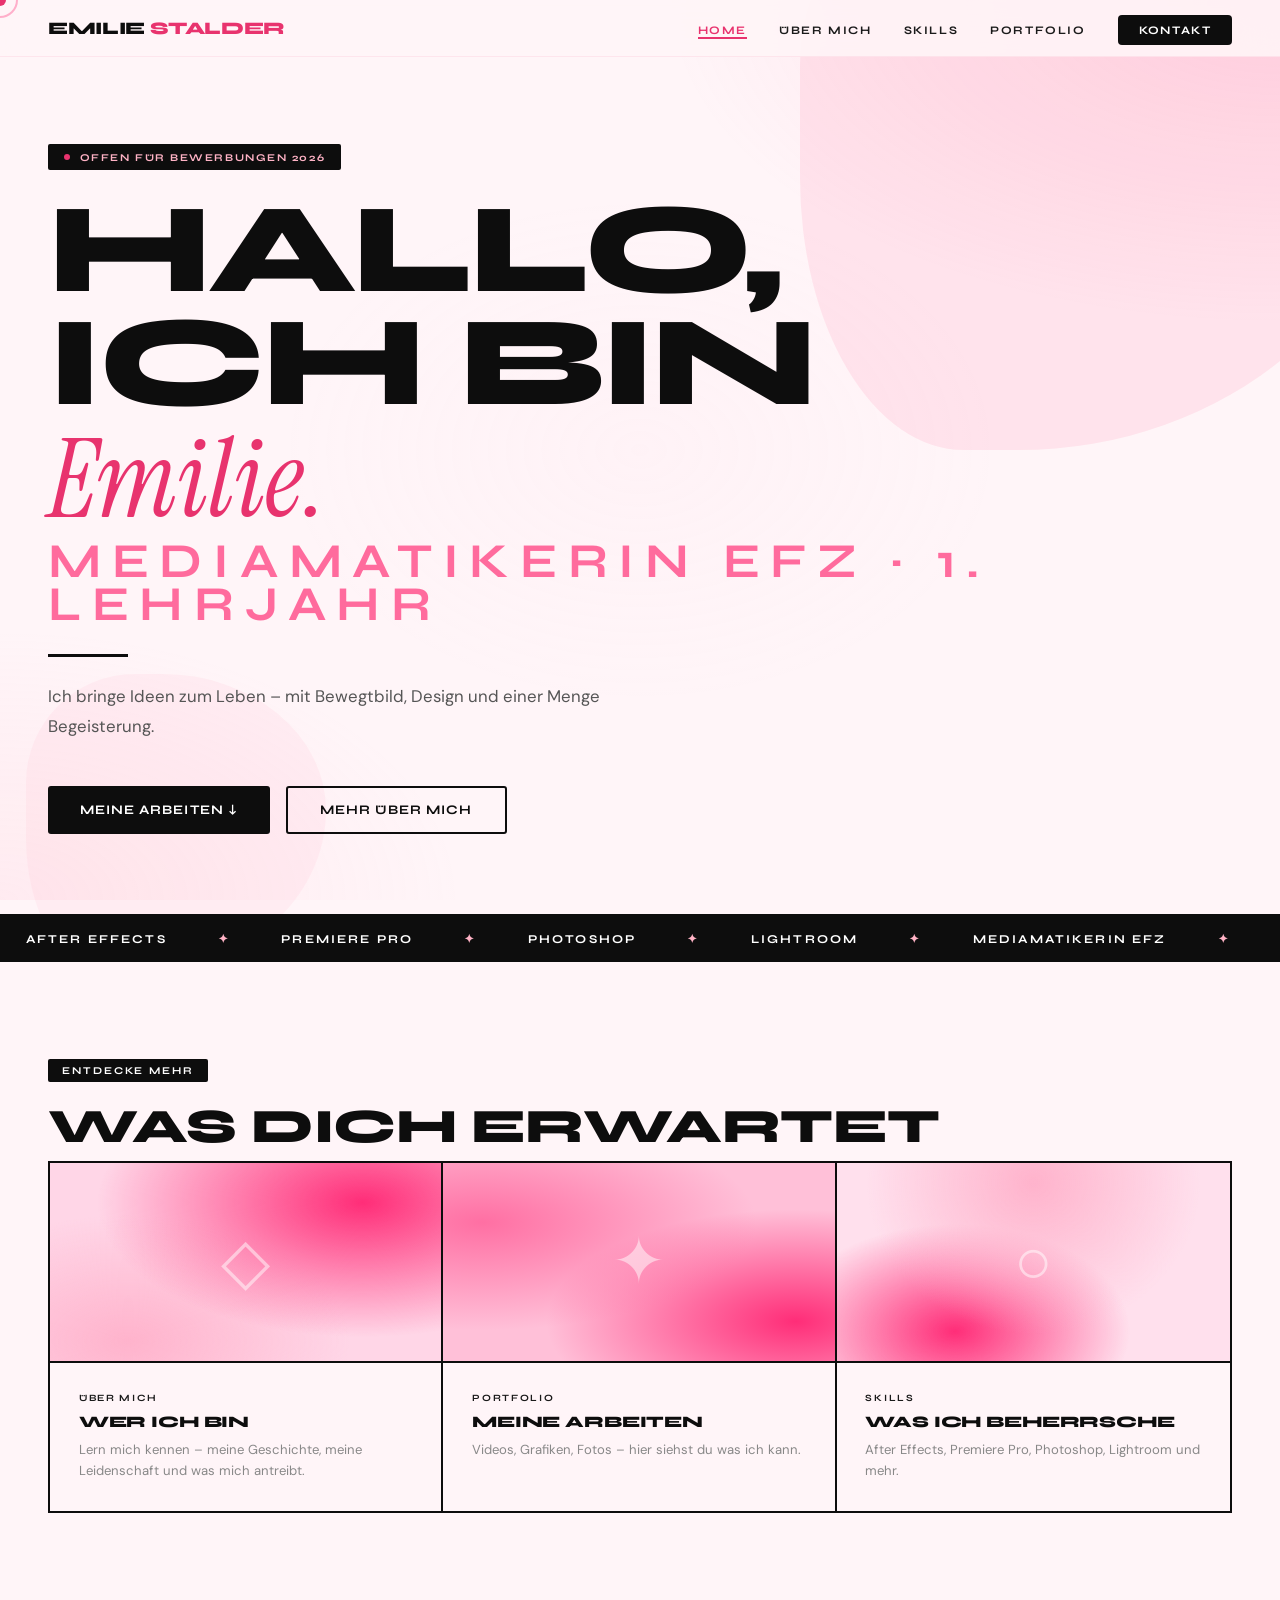
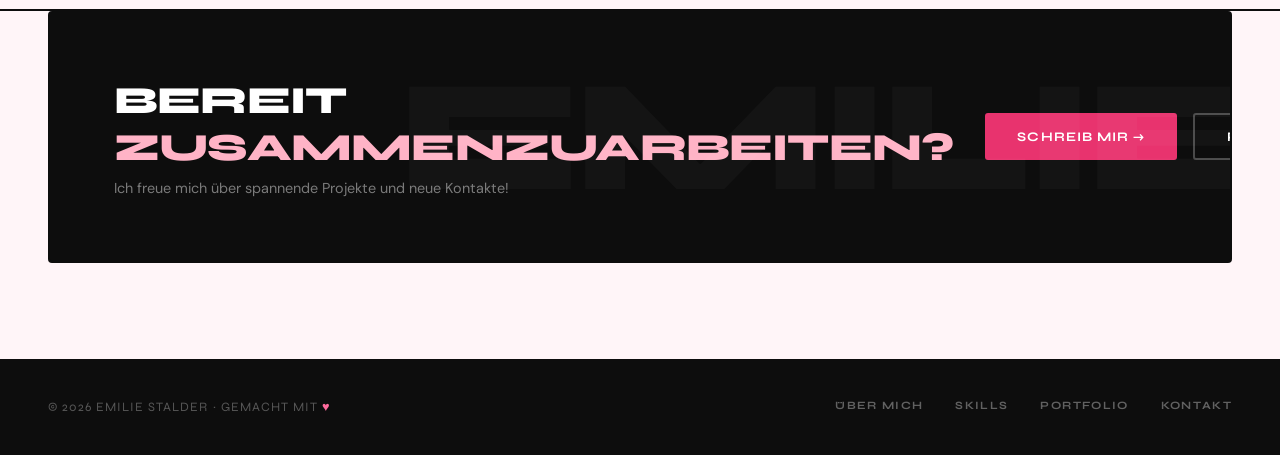
==== index.html @ ac2671aa "Initial commit via Netlify" ====
<!doctype html>
<html lang="de">
<head>
  <meta charset="UTF-8"/><meta name="viewport" content="width=device-width,initial-scale=1.0"/>
  <title>Emilie Stalder – Mediamatikerin</title>
  <link rel="preconnect" href="https://fonts.googleapis.com"/>
  <link rel="preconnect" href="https://fonts.gstatic.com" crossorigin/>
  <link href="https://fonts.googleapis.com/css2?family=Syne:wght@400;700;800&family=Instrument+Serif:ital@0;1&family=DM+Sans:wght@300;400;500&display=swap" rel="stylesheet"/>
  <link rel="stylesheet" href="style.css"/>
  <style>
    /* HERO */
    .hero { min-height:100vh; padding:9rem 3rem 5rem; position:relative; overflow:hidden; display:flex; align-items:center; z-index:1; }
    .hero-blob-1 { width:600px; height:600px; background:var(--pink-mid); top:-150px; right:-120px; }
    .hero-blob-2 { width:300px; height:300px; background:var(--pink-light); bottom:-60px; left:2%; animation-delay:-3s; }
    .hero-content { position:relative; z-index:2; max-width:960px; }

    .hero h1 {
      font-family:'Syne',sans-serif; font-weight:800;
      font-size:clamp(4rem,10vw,8.5rem);
      line-height:0.88; letter-spacing:-0.03em;
      color:var(--dark); margin-bottom:1.8rem;
      text-transform:uppercase;
      animation:slideUp 0.8s ease 0.15s both;
    }
    .hero h1 .italic-name {
      font-family:'Instrument Serif',serif; font-style:italic;
      font-weight:400; text-transform:none; color:var(--pink-deep);
      font-size:0.85em; letter-spacing:0em;
    }
    .hero h1 .line-sub {
      display:block; font-size:0.38em; font-weight:700;
      letter-spacing:0.22em; color:var(--pink-mid); text-transform:uppercase;
      font-family:'Syne',sans-serif; margin-top:0.5rem;
    }

    .hero-rule { width:80px; height:3px; background:var(--dark); margin-bottom:1.5rem; animation:slideUp 0.8s ease 0.28s both; }
    .hero-sub { font-size:1.05rem; line-height:1.8; color:#555; max-width:48ch; margin-bottom:2.8rem; animation:slideUp 0.8s ease 0.35s both; }
    .hero-btns { display:flex; gap:1rem; flex-wrap:wrap; animation:slideUp 0.8s ease 0.45s both; }

    .hero-portrait { position:absolute; right:5%; bottom:0; height:85%; max-height:750px; object-fit:contain; z-index:1; pointer-events:none; }
    @media(max-width:900px){ .hero-portrait { display:none; } }

    /* PREVIEW CARDS */
    .preview { padding:6rem 3rem; border-bottom:2px solid var(--dark); }
    .preview-heading {
      font-family:'Syne',sans-serif; font-size:clamp(2rem,4vw,3rem);
      font-weight:800; color:var(--dark); text-transform:uppercase;
      letter-spacing:-0.01em; margin-bottom:0.4rem;
    }
    .preview-rule { width:100%; height:2px; background:var(--dark); margin-bottom:0; }
    .preview-grid {
      display:grid; grid-template-columns:repeat(3,1fr);
      gap:0; border:2px solid var(--dark); border-top:none;
    }
    .preview-card {
      text-decoration:none; color:inherit; display:block;
      border-right:2px solid var(--dark);
      transition:background 0.2s, transform 0.15s, box-shadow 0.15s;
    }
    .preview-card:last-child { border-right:none; }
    .preview-card:hover {
      background:#fff0f5;
      transform:translate(-3px,-3px);
      box-shadow:5px 5px 0 var(--dark);
    }
    .preview-card-img {
      height:200px; display:flex; align-items:center; justify-content:center;
      border-bottom:2px solid var(--dark);
    }
    .sym { font-size:4rem; opacity:0.5; font-family:'Instrument Serif',serif; color:white; }
    .pc-1 {
      background:
        radial-gradient(ellipse at 80% 20%, #FF2D78 0%, transparent 60%),
        radial-gradient(ellipse at 20% 90%, #FFB3CC 0%, transparent 50%),
        #FFD6E7;
    }
    .pc-2 {
      background:
        radial-gradient(ellipse at 10% 30%, #FF6FA3 0%, transparent 55%),
        radial-gradient(ellipse at 90% 80%, #FF2D78 0%, transparent 50%),
        #FFC0D8;
    }
    .pc-3 {
      background:
        radial-gradient(ellipse at 50% 10%, #FFB3CC 0%, transparent 60%),
        radial-gradient(ellipse at 30% 85%, #FF2D78 0%, transparent 45%),
        #FFE0ED;
    }
    .preview-card-body { padding:1.8rem; }
    .preview-card-label {
      font-family:'Syne',sans-serif; font-size:0.6rem; font-weight:700;
      letter-spacing:0.18em; text-transform:uppercase; color:var(--pink); margin-bottom:0.5rem;
    }
    .preview-card-title {
      font-family:'Syne',sans-serif; font-size:1rem; font-weight:800;
      text-transform:uppercase; color:var(--dark); margin-bottom:0.5rem; letter-spacing:-0.01em;
    }
    .preview-card-desc { font-size:0.82rem; color:var(--muted); line-height:1.65; }

    @media(max-width:900px){
      .preview{ padding:4rem 1.5rem; }
      .preview-grid{ grid-template-columns:1fr; }
      .preview-card{ border-right:none; border-bottom:2px solid var(--dark); }
      .preview-card:last-child{ border-bottom:none; }
    }

    /* CTA BANNER */
    .cta-banner { margin:0 3rem 6rem; background:var(--dark); border-radius:4px; padding:4rem; display:flex; justify-content:space-between; align-items:center; gap:2rem; position:relative; overflow:hidden; z-index:1; border:2px solid var(--dark); }
    .cta-banner::before { content:'EMILIE'; position:absolute; font-family:'Syne',sans-serif; font-size:10rem; font-weight:800; color:rgba(255,255,255,0.03); right:-2rem; top:50%; transform:translateY(-50%); letter-spacing:-0.04em; text-transform:uppercase; pointer-events:none; }
    .cta-banner h2 { font-family:'Syne',sans-serif; font-size:clamp(1.8rem,3vw,2.8rem); font-weight:800; color:white; text-transform:uppercase; letter-spacing:-0.02em; }
    .cta-banner h2 span { color:var(--pink-light); }
    .cta-banner p { color:rgba(255,255,255,0.45); margin-top:0.5rem; font-size:0.9rem; }
    .cta-banner-btns { display:flex; gap:1rem; flex-shrink:0; }

    @media(max-width:900px){
      .hero{padding:7rem 1.5rem 4rem;}
      .preview{padding:4rem 1.5rem;}
      .preview-grid{grid-template-columns:1fr;}
      .cta-banner{margin:0 1.5rem 4rem;flex-direction:column;text-align:center;padding:2.5rem 1.5rem;}
    }
  </style>
</head>
<body>
  <div class="cursor" id="cursor"></div>
  <div class="cursor-ring" id="cursorRing"></div>

  <header>
    <a href="index.html" class="logo">Emilie <span>Stalder</span></a>
    <nav><ul>
      <li><a href="index.html" class="active">Home</a></li>
      <li><a href="ueber-mich.html">Über mich</a></li>
      <li><a href="skills.html">Skills</a></li>
      <li><a href="portfolio.html">Portfolio</a></li>
      <li><a href="kontakt.html" class="nav-cta">Kontakt</a></li>
    </ul></nav>
  </header>

  <section class="hero">
    <div class="blob hero-blob-1"></div>
    <div class="blob hero-blob-2"></div>
    <div class="hero-content">
      <div class="eyebrow"><span class="dot"></span> Offen für Bewerbungen 2026</div>
      <h1>
        Hallo,<br>
        ich bin <span class="italic-name">Emilie.</span>
        <span class="line-sub">Mediamatikerin EFZ · 1. Lehrjahr</span>
      </h1>
      <div class="hero-rule"></div>
      <p class="hero-sub">Ich bringe Ideen zum Leben – mit Bewegtbild, Design und einer Menge Begeisterung.</p>
      <div class="hero-btns">
        <a href="portfolio.html" class="btn btn-dark">Meine Arbeiten ↓</a>
        <a href="ueber-mich.html" class="btn btn-outline">Mehr über mich</a>
      </div>
    </div>
  </section>

  <div class="marquee-wrap"><div class="marquee-track">
    <span>After Effects</span><span class="acc">✦</span><span>Premiere Pro</span><span class="acc">✦</span>
    <span>Photoshop</span><span class="acc">✦</span><span>Lightroom</span><span class="acc">✦</span>
    <span>Mediamatikerin EFZ</span><span class="acc">✦</span><span>Motion Design</span><span class="acc">✦</span>
    <span>Videoschnitt</span><span class="acc">✦</span><span>Bildbearbeitung</span><span class="acc">✦</span>
    <span>After Effects</span><span class="acc">✦</span><span>Premiere Pro</span><span class="acc">✦</span>
    <span>Photoshop</span><span class="acc">✦</span><span>Lightroom</span><span class="acc">✦</span>
    <span>Mediamatikerin EFZ</span><span class="acc">✦</span><span>Motion Design</span><span class="acc">✦</span>
    <span>Videoschnitt</span><span class="acc">✦</span><span>Bildbearbeitung</span><span class="acc">✦</span>
  </div></div>

  <section class="preview">
    <div class="reveal">
      <span class="section-tag">Entdecke mehr</span>
      <h2 class="preview-heading">Was dich erwartet</h2>
      <div class="preview-rule"></div>
    </div>
    <div class="preview-grid reveal">
      <a href="ueber-mich.html" class="preview-card">
        <div class="preview-card-img pc-1"><span class="sym">◇</span></div>
        <div class="preview-card-body">
          <p class="preview-card-label">Über mich</p>
          <h3 class="preview-card-title">Wer ich bin</h3>
          <p class="preview-card-desc">Lern mich kennen – meine Geschichte, meine Leidenschaft und was mich antreibt.</p>
        </div>
      </a>
      <a href="portfolio.html" class="preview-card">
        <div class="preview-card-img pc-2"><span class="sym">✦</span></div>
        <div class="preview-card-body">
          <p class="preview-card-label">Portfolio</p>
          <h3 class="preview-card-title">Meine Arbeiten</h3>
          <p class="preview-card-desc">Videos, Grafiken, Fotos – hier siehst du was ich kann.</p>
        </div>
      </a>
      <a href="skills.html" class="preview-card">
        <div class="preview-card-img pc-3"><span class="sym">○</span></div>
        <div class="preview-card-body">
          <p class="preview-card-label">Skills</p>
          <h3 class="preview-card-title">Was ich beherrsche</h3>
          <p class="preview-card-desc">After Effects, Premiere Pro, Photoshop, Lightroom und mehr.</p>
        </div>
      </a>
    </div>
  </section>

  <div class="cta-banner reveal">
    <div>
      <h2>Bereit <span>zusammenzuarbeiten?</span></h2>
      <p>Ich freue mich über spannende Projekte und neue Kontakte!</p>
    </div>
    <div class="cta-banner-btns">
      <a href="kontakt.html" class="btn btn-pink">Schreib mir →</a>
      <a href="portfolio.html" class="btn" style="border:2px solid rgba(255,255,255,0.25);color:white;">Portfolio</a>
    </div>
  </div>

  <footer>
    <p>© 2026 Emilie Stalder · Gemacht mit <span class="footer-heart">♥</span></p>
    <nav class="footer-nav">
      <a href="ueber-mich.html">Über mich</a>
      <a href="skills.html">Skills</a>
      <a href="portfolio.html">Portfolio</a>
      <a href="kontakt.html">Kontakt</a>
    </nav>
  </footer>
  <script src="script.js"></script>
</body>
</html>
---- style.css ----
*, *::before, *::after { box-sizing: border-box; margin: 0; padding: 0; }

:root {
  --pink-light: #FFB3C6;
  --pink-mid:   #FF6B9D;
  --pink-deep:  #E8336E;
  --pink-soft:  #FFE0EC;
  --bg:         #FFF5F8;
  --dark:       #0D0D0D;
  --ink:        #1A1A1A;
  --muted:      #888;
  --white:      #FFFFFF;
  --sun:        #FFD93D;
  --coral:      #FF6B9D;
  --mint:       #6BCBB4;
  --sky:        #6BA8FF;
  --lilac:      #C77DFF;
  --peach:      #FFB347;
}

html { scroll-behavior: smooth; }

body {
  font-family: 'DM Sans', sans-serif;
  background: var(--bg);
  color: var(--ink);
  overflow-x: hidden;
  cursor: none;
}

/* ── GLOBAL GRADIENT BG ── */
body::before {
  content: '';
  position: fixed;
  inset: 0;
  background:
    radial-gradient(ellipse 80% 60% at 100% 0%, rgba(255,107,157,0.18) 0%, transparent 60%),
    radial-gradient(ellipse 60% 50% at 0% 100%, rgba(255,179,198,0.15) 0%, transparent 60%),
    radial-gradient(ellipse 40% 40% at 50% 50%, rgba(255,224,236,0.08) 0%, transparent 70%);
  pointer-events: none;
  z-index: 0;
}

/* ── CURSOR ── */
.cursor { width:12px; height:12px; background:var(--pink-deep); border-radius:50%; position:fixed; top:0; left:0; pointer-events:none; z-index:9999; transform:translate(-50%,-50%); transition:background 0.3s, transform 0.1s; }
.cursor-ring { width:36px; height:36px; border:2px solid var(--pink-mid); border-radius:50%; position:fixed; top:0; left:0; pointer-events:none; z-index:9998; opacity:0.5; transform:translate(-50%,-50%); transition:all 0.08s linear; }

/* ── HEADER ── */
header {
  position: fixed; top: 0; left: 0; right: 0; z-index: 200;
  padding: 1.1rem 3rem;
  display: flex; justify-content: space-between; align-items: center;
  background: rgba(255,245,248,0.88);
  backdrop-filter: blur(20px);
  border-bottom: 1px solid rgba(232,51,110,0.08);
}
.logo {
  font-family: 'Syne', sans-serif; font-weight: 800; font-size: 1.1rem;
  text-decoration: none; color: var(--dark); letter-spacing: -0.02em;
  text-transform: uppercase;
}
.logo span { color: var(--pink-deep); }
nav ul { list-style: none; display: flex; gap: 2rem; align-items: center; }
nav a {
  font-family: 'Syne', sans-serif;
  font-size: 0.72rem; font-weight: 700;
  letter-spacing: 0.14em; text-transform: uppercase;
  text-decoration: none; color: var(--ink);
  position: relative; padding-bottom: 2px;
}
nav a::after { content:''; position:absolute; bottom:0; left:0; width:0; height:2px; background:var(--pink-deep); transition:width 0.3s; }
nav a:hover::after, nav a.active::after { width:100%; }
nav a.active { color: var(--pink-deep); }
.nav-cta { background:var(--dark) !important; color:white !important; padding:0.5rem 1.3rem; border-radius:4px; letter-spacing:0.12em; }
.nav-cta::after { display:none !important; }
.nav-cta:hover { background:var(--pink-deep) !important; }

/* ── MARQUEE ── */
.marquee-wrap { background: var(--dark); padding: 0.85rem 0; overflow: hidden; white-space: nowrap; position: relative; z-index: 1; }
.marquee-track { display: inline-flex; animation: marquee 22s linear infinite; }
.marquee-track span { font-family:'Syne',sans-serif; font-size:0.75rem; font-weight:700; letter-spacing:0.18em; text-transform:uppercase; color:white; padding:0 1.6rem; }
.marquee-track span.acc { color:var(--pink-light); }
@keyframes marquee { from{transform:translateX(0)} to{transform:translateX(-50%)} }

/* ── BUTTONS ── */
.btn {
  padding: 0.85rem 2rem; font-size: 0.82rem; font-weight: 700;
  text-decoration: none; border-radius: 3px;
  transition: transform 0.2s, box-shadow 0.2s;
  display: inline-flex; align-items: center; gap: 0.5rem;
  font-family: 'Syne', sans-serif; letter-spacing: 0.08em; text-transform: uppercase;
}
.btn:hover { transform: translateY(-3px); box-shadow: 0 10px 28px rgba(0,0,0,0.18); }
.btn-coral, .btn-pink { background: var(--pink-deep); color: white; }
.btn-dark { background: var(--dark); color: white; }
.btn-outline { border: 2px solid var(--dark); color: var(--dark); background: transparent; }
.btn-outline:hover { background: var(--dark); color: white; }

/* ── SECTION TAG ── */
.section-tag {
  display: inline-block; background: var(--dark); color: white;
  padding: 0.3rem 0.9rem; border-radius: 2px;
  font-family: 'Syne', sans-serif;
  font-size: 0.65rem; font-weight: 700; letter-spacing: 0.18em; text-transform: uppercase;
  margin-bottom: 1rem;
}

/* ── HEADINGS: CV-STYLE UPPERCASE BOLD ── */
h1, h2, h3 { font-family: 'Syne', sans-serif; }

.page-hero h1,
.hero h1 {
  font-weight: 800;
  text-transform: uppercase;
  letter-spacing: -0.02em;
  line-height: 0.9;
  color: var(--dark);
}
.page-hero h1 em {
  font-family: 'Instrument Serif', serif;
  font-style: italic;
  font-weight: 400;
  text-transform: none;
  color: var(--pink-deep);
  letter-spacing: -0.01em;
}

/* ── BLOBS ── */
.blob { position:absolute; border-radius:40% 60% 70% 30%/40% 50% 60% 50%; opacity:0.13; animation:morph 9s ease-in-out infinite; pointer-events:none; }
@keyframes morph { 0%,100%{border-radius:40% 60% 70% 30%/40% 50% 60% 50%} 50%{border-radius:60% 40% 30% 70%/60% 30% 70% 40%} }
@keyframes float { 0%,100%{transform:translateY(0) rotate(0deg)} 50%{transform:translateY(-16px) rotate(5deg)} }
@keyframes slideUp { from{opacity:0;transform:translateY(28px)} to{opacity:1;transform:translateY(0)} }
@keyframes slideDown { from{opacity:0;transform:translateY(-18px)} to{opacity:1;transform:translateY(0)} }
@keyframes blink { 0%,100%{opacity:1} 50%{opacity:0.2} }

/* ── REVEAL ── */
.reveal { opacity:0; transform:translateY(24px); transition:opacity 0.7s ease, transform 0.7s ease; }
.reveal.visible { opacity:1; transform:translateY(0); }

/* ── EYEBROW ── */
.eyebrow {
  display: inline-flex; align-items: center; gap: 0.6rem;
  background: var(--dark); color: var(--pink-light);
  padding: 0.4rem 1rem; border-radius: 2px;
  font-family: 'Syne', sans-serif;
  font-size: 0.65rem; font-weight: 700; letter-spacing: 0.15em; text-transform: uppercase;
  margin-bottom: 1.5rem; animation: slideDown 0.7s ease both;
}
.dot { width:6px; height:6px; background:var(--pink-deep); border-radius:50%; animation:blink 1.5s ease-in-out infinite; }

/* ── PAGE HERO ── */
.page-hero {
  padding: 10rem 3rem 5rem; position: relative; overflow: hidden;
  min-height: 44vh; display: flex; align-items: center;
}
.page-hero-content { position: relative; z-index: 2; }
.page-hero h1 { font-size: clamp(3.2rem, 7vw, 6.5rem); animation: slideUp 0.8s ease 0.1s both; }
.page-hero .sub {
  font-size: 1rem; line-height: 1.8; color: var(--muted);
  max-width: 46ch; margin-top: 1.2rem;
  animation: slideUp 0.8s ease 0.25s both;
}

/* ── DIVIDER LINE (CV-style) ── */
.cv-divider {
  width: 100%; height: 2px;
  background: var(--dark);
  margin: 0.5rem 0 2rem;
}

/* ── DOT RATING (for skills, like CV) ── */
.dot-rating { display: flex; gap: 6px; align-items: center; }
.dot-rating .dr { width: 13px; height: 13px; border-radius: 50%; background: var(--dark); }
.dot-rating .dr.empty { background: transparent; border: 2px solid #CCC; }

/* ── FOOTER ── */
footer {
  background: var(--dark); padding: 2.5rem 3rem;
  display: flex; justify-content: space-between; align-items: center;
  position: relative; z-index: 1;
}
footer p { font-size: 0.8rem; color: rgba(255,255,255,0.3); font-family: 'Syne', sans-serif; letter-spacing: 0.08em; text-transform: uppercase; }
.footer-heart { color: var(--pink-mid); }
.footer-nav { display: flex; gap: 2rem; }
.footer-nav a { font-family: 'Syne', sans-serif; font-size: 0.7rem; font-weight: 700; letter-spacing: 0.12em; text-transform: uppercase; color: rgba(255,255,255,0.35); text-decoration: none; transition: color 0.2s; }
.footer-nav a:hover { color: var(--pink-light); }

/* ── RESPONSIVE ── */
@media (max-width: 900px) {
  header { padding: 1rem 1.5rem; }
  nav ul { display: none; }
  footer { flex-direction: column; gap: 1rem; padding: 2rem 1.5rem; text-align: center; }
  .page-hero { padding: 8rem 1.5rem 4rem; }
}
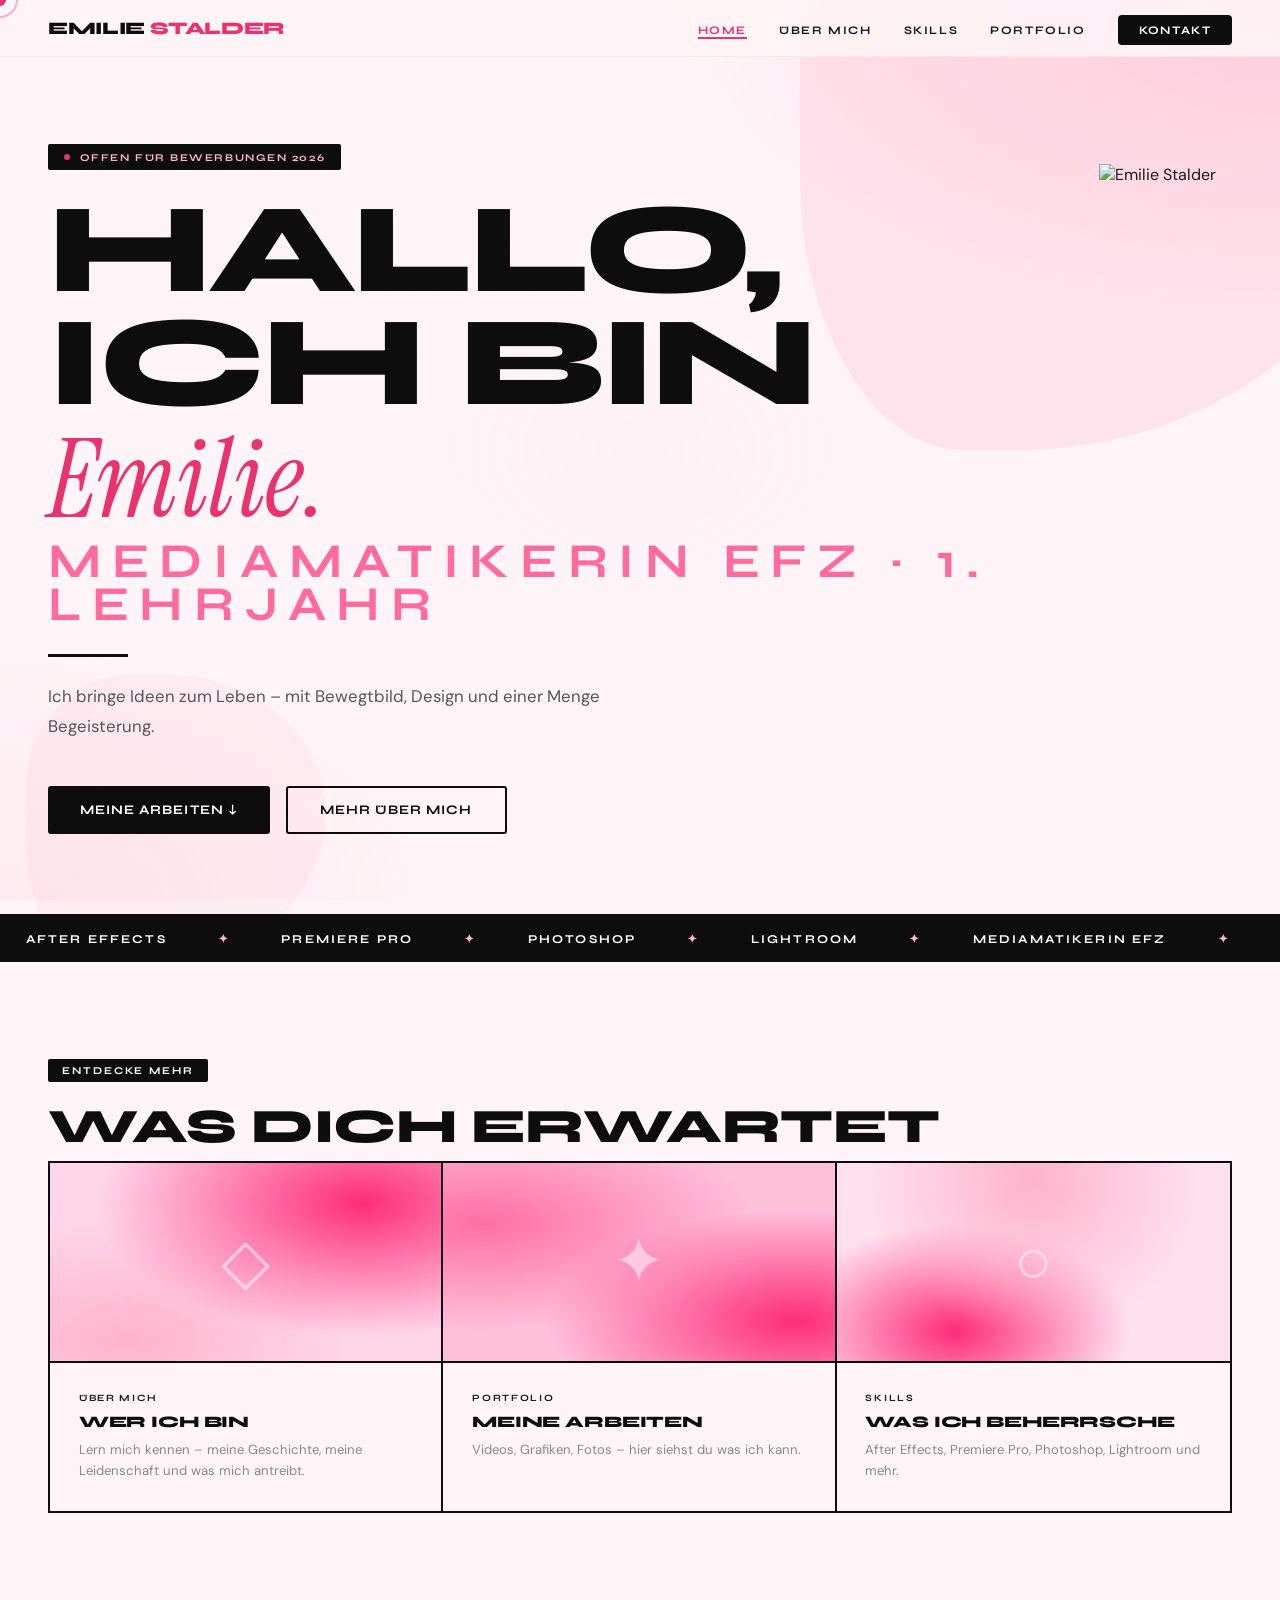
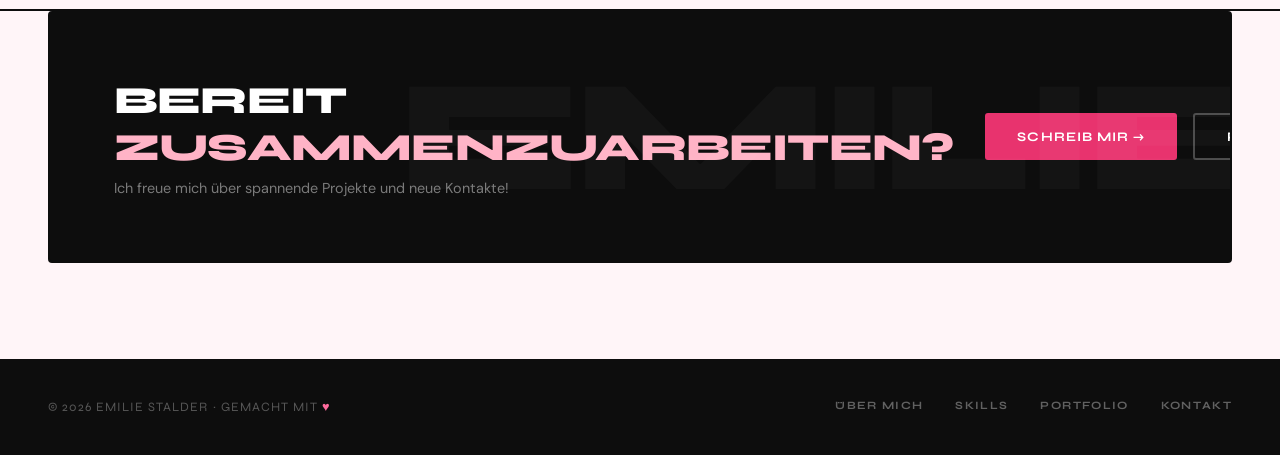
==== commit c73fc01b: "Update index.html" ====
--- a/index.html
+++ b/index.html
@@ -37,7 +37,18 @@
     .hero-sub { font-size:1.05rem; line-height:1.8; color:#555; max-width:48ch; margin-bottom:2.8rem; animation:slideUp 0.8s ease 0.35s both; }
     .hero-btns { display:flex; gap:1rem; flex-wrap:wrap; animation:slideUp 0.8s ease 0.45s both; }
 
-    .hero-portrait { position:absolute; right:5%; bottom:0; height:85%; max-height:750px; object-fit:contain; z-index:1; pointer-events:none; }
+    /* Portrait Bild Styling */
+    .hero-portrait { 
+      position:absolute; 
+      right:5%; 
+      bottom:0; 
+      height:85%; 
+      max-height:750px; 
+      object-fit:contain; 
+      z-index:1; 
+      pointer-events:none; 
+      animation:slideUp 1s ease 0.5s both;
+    }
     @media(max-width:900px){ .hero-portrait { display:none; } }
 
     /* PREVIEW CARDS */
@@ -152,6 +163,7 @@
         <a href="ueber-mich.html" class="btn btn-outline">Mehr über mich</a>
       </div>
     </div>
+    <img src="mein-bild.jpg" alt="Emilie Stalder" class="hero-portrait">
   </section>
 
   <div class="marquee-wrap"><div class="marquee-track">
@@ -221,4 +233,4 @@
   </footer>
   <script src="script.js"></script>
 </body>
-</html>+</html>
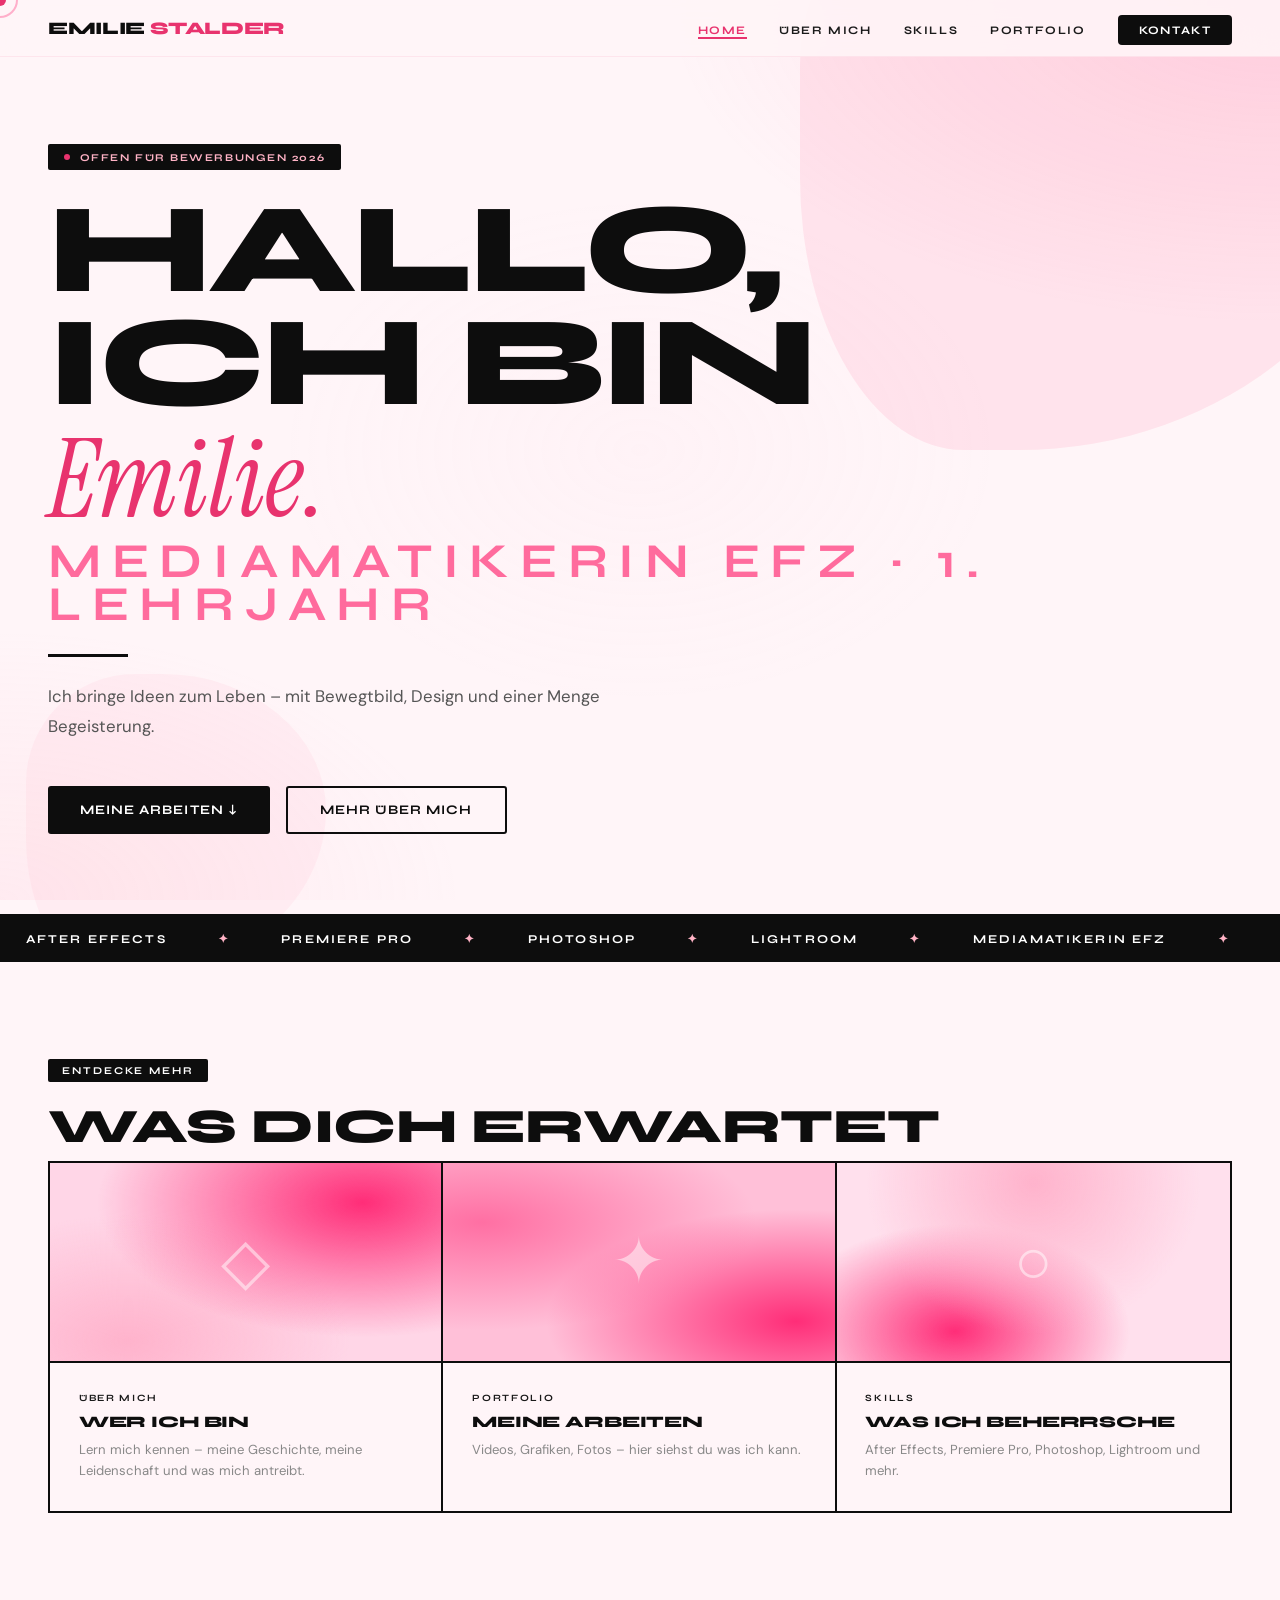
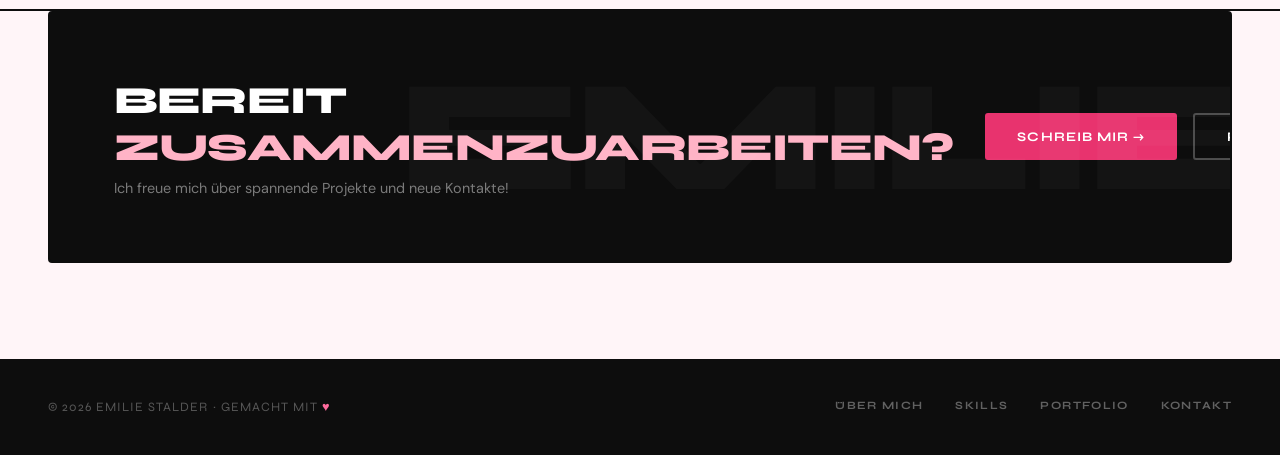
==== commit a6c81500: "Update index.html" ====
--- a/index.html
+++ b/index.html
@@ -37,18 +37,7 @@
     .hero-sub { font-size:1.05rem; line-height:1.8; color:#555; max-width:48ch; margin-bottom:2.8rem; animation:slideUp 0.8s ease 0.35s both; }
     .hero-btns { display:flex; gap:1rem; flex-wrap:wrap; animation:slideUp 0.8s ease 0.45s both; }
 
-    /* Portrait Bild Styling */
-    .hero-portrait { 
-      position:absolute; 
-      right:5%; 
-      bottom:0; 
-      height:85%; 
-      max-height:750px; 
-      object-fit:contain; 
-      z-index:1; 
-      pointer-events:none; 
-      animation:slideUp 1s ease 0.5s both;
-    }
+    .hero-portrait { position:absolute; right:5%; bottom:0; height:85%; max-height:750px; object-fit:contain; z-index:1; pointer-events:none; }
     @media(max-width:900px){ .hero-portrait { display:none; } }
 
     /* PREVIEW CARDS */
@@ -163,7 +152,6 @@
         <a href="ueber-mich.html" class="btn btn-outline">Mehr über mich</a>
       </div>
     </div>
-    <img src="mein-bild.jpg" alt="Emilie Stalder" class="hero-portrait">
   </section>
 
   <div class="marquee-wrap"><div class="marquee-track">
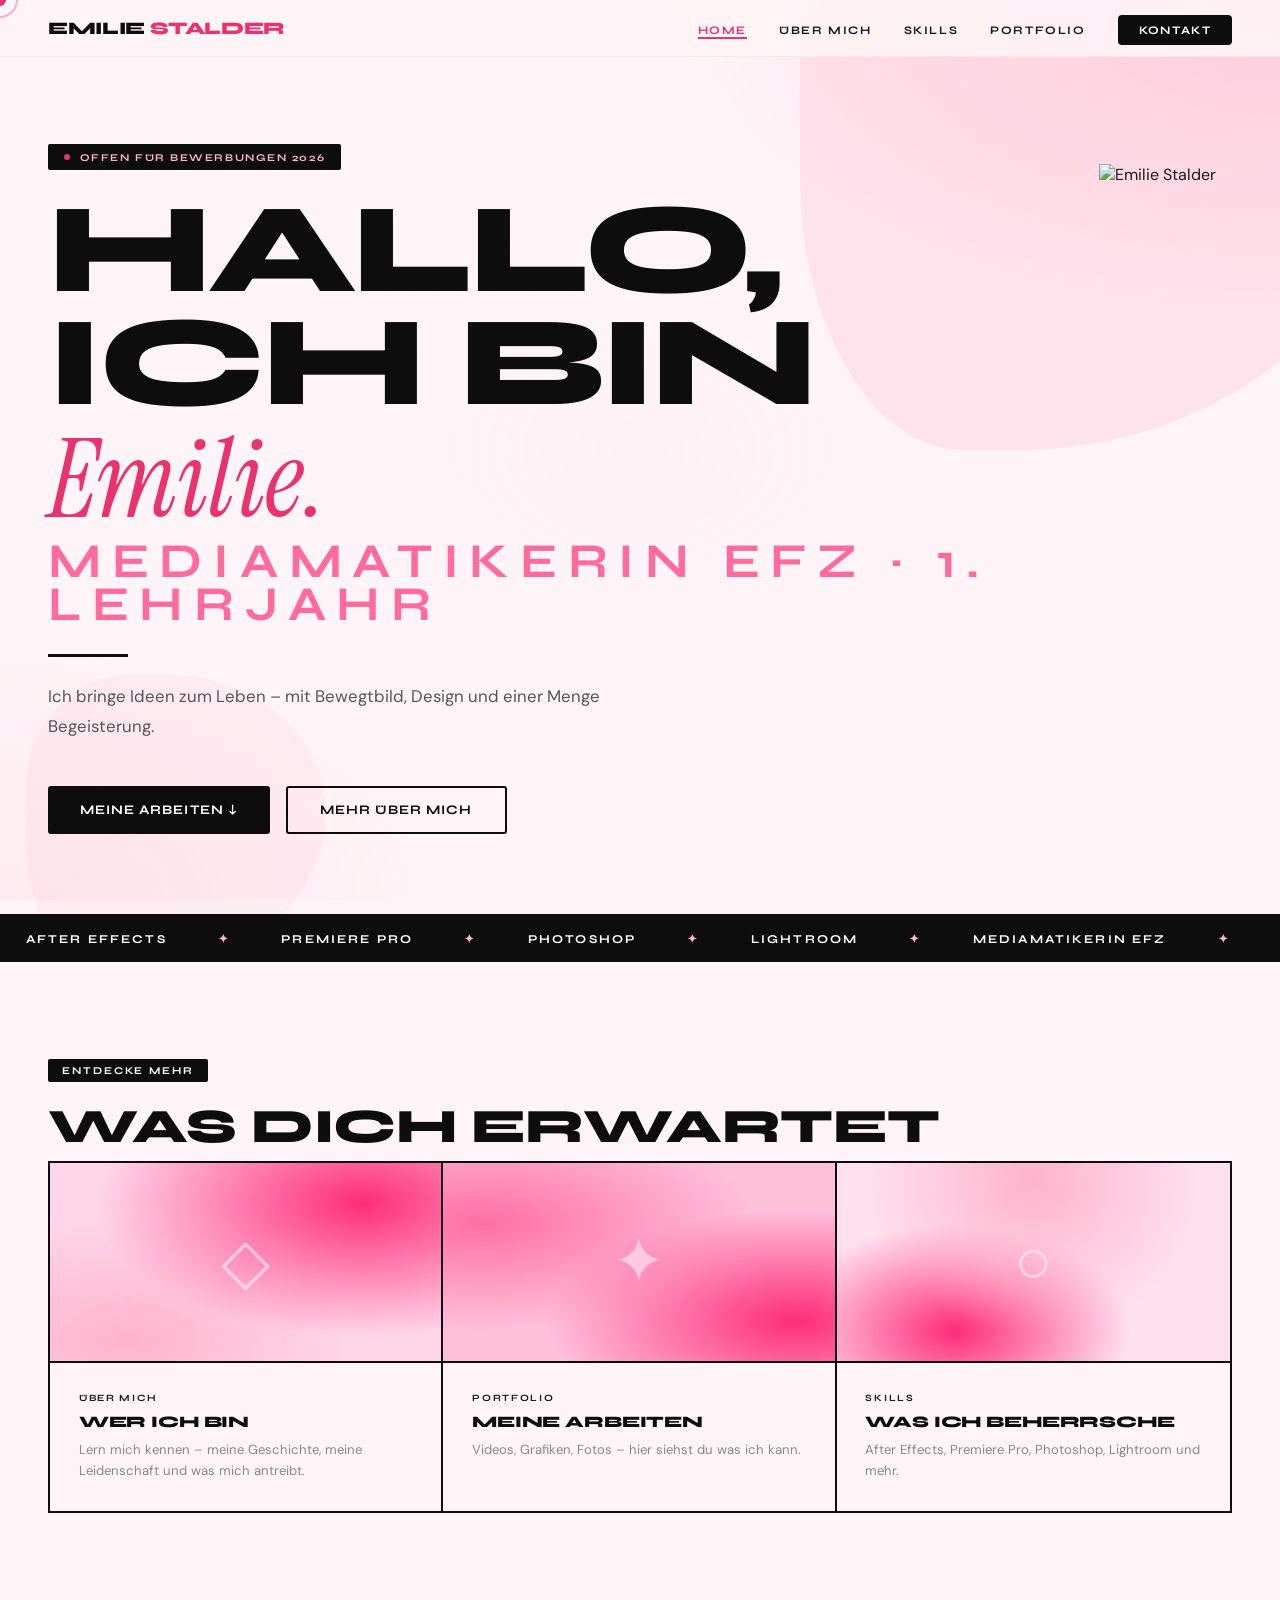
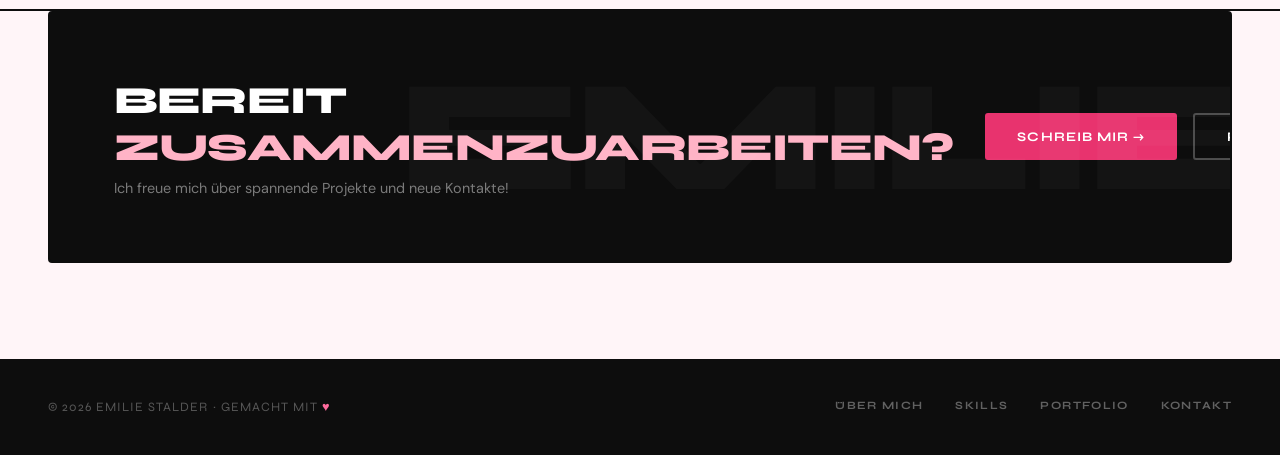
==== commit 54017834: "Update index.html" ====
--- a/index.html
+++ b/index.html
@@ -37,7 +37,18 @@
     .hero-sub { font-size:1.05rem; line-height:1.8; color:#555; max-width:48ch; margin-bottom:2.8rem; animation:slideUp 0.8s ease 0.35s both; }
     .hero-btns { display:flex; gap:1rem; flex-wrap:wrap; animation:slideUp 0.8s ease 0.45s both; }
 
-    .hero-portrait { position:absolute; right:5%; bottom:0; height:85%; max-height:750px; object-fit:contain; z-index:1; pointer-events:none; }
+    /* Portrait Bild Styling */
+    .hero-portrait { 
+      position:absolute; 
+      right:5%; 
+      bottom:0; 
+      height:85%; 
+      max-height:750px; 
+      object-fit:contain; 
+      z-index:1; 
+      pointer-events:none; 
+      animation:slideUp 1s ease 0.5s both;
+    }
     @media(max-width:900px){ .hero-portrait { display:none; } }
 
     /* PREVIEW CARDS */
@@ -152,6 +163,7 @@
         <a href="ueber-mich.html" class="btn btn-outline">Mehr über mich</a>
       </div>
     </div>
+    <img src="mein-bild.jpg" alt="Emilie Stalder" class="hero-portrait">
   </section>
 
   <div class="marquee-wrap"><div class="marquee-track">
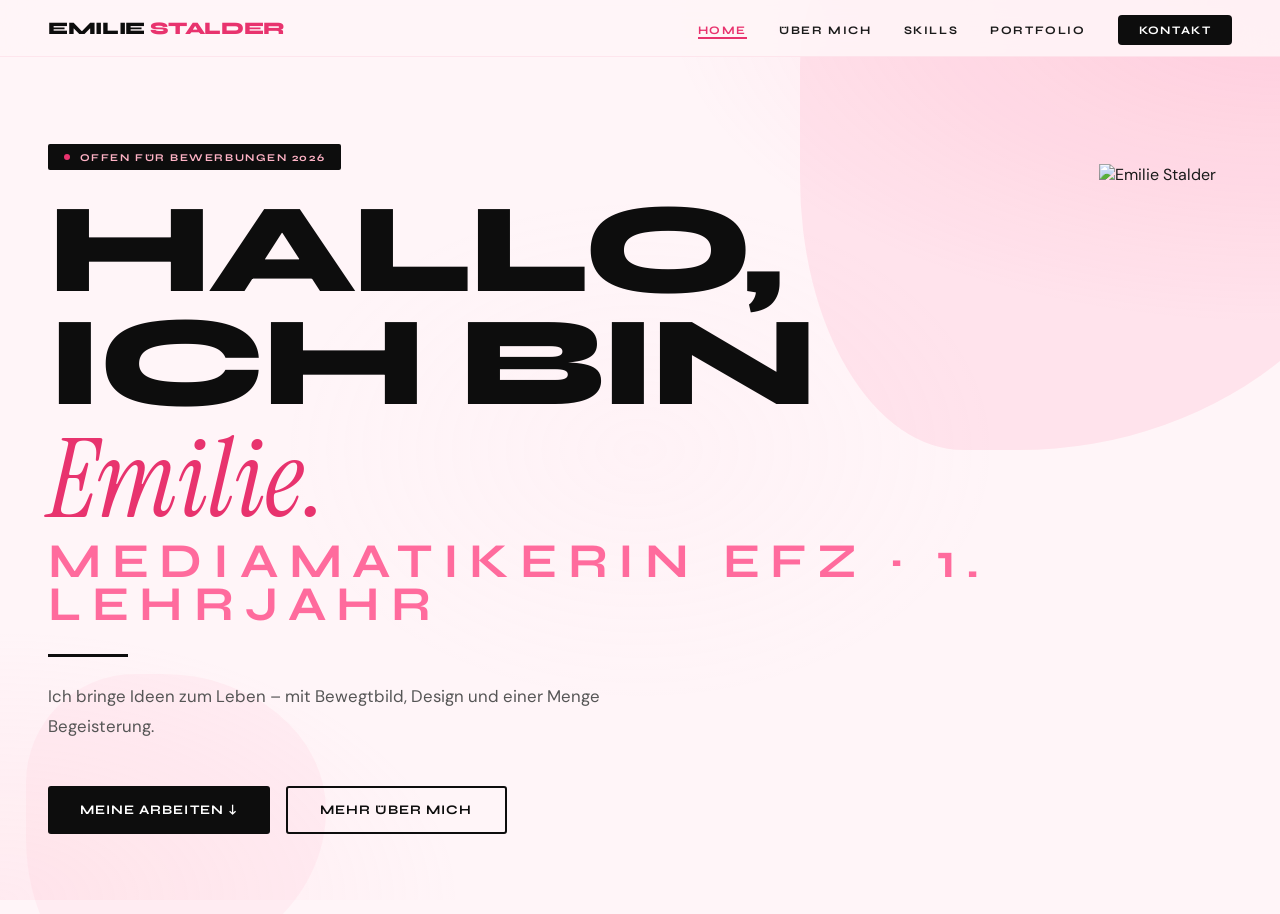
==== commit 64ad07cc: "Update index.html" ====
--- a/index.html
+++ b/index.html
@@ -8,133 +8,28 @@
   <link href="https://fonts.googleapis.com/css2?family=Syne:wght@400;700;800&family=Instrument+Serif:ital@0;1&family=DM+Sans:wght@300;400;500&display=swap" rel="stylesheet"/>
   <link rel="stylesheet" href="style.css"/>
   <style>
-    /* HERO */
     .hero { min-height:100vh; padding:9rem 3rem 5rem; position:relative; overflow:hidden; display:flex; align-items:center; z-index:1; }
     .hero-blob-1 { width:600px; height:600px; background:var(--pink-mid); top:-150px; right:-120px; }
     .hero-blob-2 { width:300px; height:300px; background:var(--pink-light); bottom:-60px; left:2%; animation-delay:-3s; }
     .hero-content { position:relative; z-index:2; max-width:960px; }
-
-    .hero h1 {
-      font-family:'Syne',sans-serif; font-weight:800;
-      font-size:clamp(4rem,10vw,8.5rem);
-      line-height:0.88; letter-spacing:-0.03em;
-      color:var(--dark); margin-bottom:1.8rem;
-      text-transform:uppercase;
-      animation:slideUp 0.8s ease 0.15s both;
-    }
-    .hero h1 .italic-name {
-      font-family:'Instrument Serif',serif; font-style:italic;
-      font-weight:400; text-transform:none; color:var(--pink-deep);
-      font-size:0.85em; letter-spacing:0em;
-    }
-    .hero h1 .line-sub {
-      display:block; font-size:0.38em; font-weight:700;
-      letter-spacing:0.22em; color:var(--pink-mid); text-transform:uppercase;
-      font-family:'Syne',sans-serif; margin-top:0.5rem;
-    }
-
+    .hero h1 { font-family:'Syne',sans-serif; font-weight:800; font-size:clamp(4rem,10vw,8.5rem); line-height:0.88; letter-spacing:-0.03em; color:var(--dark); margin-bottom:1.8rem; text-transform:uppercase; animation:slideUp 0.8s ease 0.15s both; }
+    .hero h1 .italic-name { font-family:'Instrument Serif',serif; font-style:italic; font-weight:400; text-transform:none; color:var(--pink-deep); font-size:0.85em; letter-spacing:0em; }
+    .hero h1 .line-sub { display:block; font-size:0.38em; font-weight:700; letter-spacing:0.22em; color:var(--pink-mid); text-transform:uppercase; font-family:'Syne',sans-serif; margin-top:0.5rem; }
     .hero-rule { width:80px; height:3px; background:var(--dark); margin-bottom:1.5rem; animation:slideUp 0.8s ease 0.28s both; }
     .hero-sub { font-size:1.05rem; line-height:1.8; color:#555; max-width:48ch; margin-bottom:2.8rem; animation:slideUp 0.8s ease 0.35s both; }
     .hero-btns { display:flex; gap:1rem; flex-wrap:wrap; animation:slideUp 0.8s ease 0.45s both; }
-
-    /* Portrait Bild Styling */
-    .hero-portrait { 
-      position:absolute; 
-      right:5%; 
-      bottom:0; 
-      height:85%; 
-      max-height:750px; 
-      object-fit:contain; 
-      z-index:1; 
-      pointer-events:none; 
-      animation:slideUp 1s ease 0.5s both;
-    }
+    .hero-portrait { position:absolute; right:5%; bottom:0; height:85%; max-height:750px; object-fit:contain; z-index:1; pointer-events:none; }
     @media(max-width:900px){ .hero-portrait { display:none; } }
-
-    /* PREVIEW CARDS */
     .preview { padding:6rem 3rem; border-bottom:2px solid var(--dark); }
-    .preview-heading {
-      font-family:'Syne',sans-serif; font-size:clamp(2rem,4vw,3rem);
-      font-weight:800; color:var(--dark); text-transform:uppercase;
-      letter-spacing:-0.01em; margin-bottom:0.4rem;
-    }
-    .preview-rule { width:100%; height:2px; background:var(--dark); margin-bottom:0; }
-    .preview-grid {
-      display:grid; grid-template-columns:repeat(3,1fr);
-      gap:0; border:2px solid var(--dark); border-top:none;
-    }
-    .preview-card {
-      text-decoration:none; color:inherit; display:block;
-      border-right:2px solid var(--dark);
-      transition:background 0.2s, transform 0.15s, box-shadow 0.15s;
-    }
-    .preview-card:last-child { border-right:none; }
-    .preview-card:hover {
-      background:#fff0f5;
-      transform:translate(-3px,-3px);
-      box-shadow:5px 5px 0 var(--dark);
-    }
-    .preview-card-img {
-      height:200px; display:flex; align-items:center; justify-content:center;
-      border-bottom:2px solid var(--dark);
-    }
-    .sym { font-size:4rem; opacity:0.5; font-family:'Instrument Serif',serif; color:white; }
-    .pc-1 {
-      background:
-        radial-gradient(ellipse at 80% 20%, #FF2D78 0%, transparent 60%),
-        radial-gradient(ellipse at 20% 90%, #FFB3CC 0%, transparent 50%),
-        #FFD6E7;
-    }
-    .pc-2 {
-      background:
-        radial-gradient(ellipse at 10% 30%, #FF6FA3 0%, transparent 55%),
-        radial-gradient(ellipse at 90% 80%, #FF2D78 0%, transparent 50%),
-        #FFC0D8;
-    }
-    .pc-3 {
-      background:
-        radial-gradient(ellipse at 50% 10%, #FFB3CC 0%, transparent 60%),
-        radial-gradient(ellipse at 30% 85%, #FF2D78 0%, transparent 45%),
-        #FFE0ED;
-    }
+    .preview-grid { display:grid; grid-template-columns:repeat(3,1fr); gap:0; border:2px solid var(--dark); border-top:none; }
+    .preview-card { text-decoration:none; color:inherit; display:block; border-right:2px solid var(--dark); transition:background 0.2s; }
+    .preview-card-img { height:200px; display:flex; align-items:center; justify-content:center; border-bottom:2px solid var(--dark); }
+    .pc-1 { background: #FFD6E7; } .pc-2 { background: #FFC0D8; } .pc-3 { background: #FFE0ED; }
     .preview-card-body { padding:1.8rem; }
-    .preview-card-label {
-      font-family:'Syne',sans-serif; font-size:0.6rem; font-weight:700;
-      letter-spacing:0.18em; text-transform:uppercase; color:var(--pink); margin-bottom:0.5rem;
-    }
-    .preview-card-title {
-      font-family:'Syne',sans-serif; font-size:1rem; font-weight:800;
-      text-transform:uppercase; color:var(--dark); margin-bottom:0.5rem; letter-spacing:-0.01em;
-    }
-    .preview-card-desc { font-size:0.82rem; color:var(--muted); line-height:1.65; }
-
-    @media(max-width:900px){
-      .preview{ padding:4rem 1.5rem; }
-      .preview-grid{ grid-template-columns:1fr; }
-      .preview-card{ border-right:none; border-bottom:2px solid var(--dark); }
-      .preview-card:last-child{ border-bottom:none; }
-    }
-
-    /* CTA BANNER */
-    .cta-banner { margin:0 3rem 6rem; background:var(--dark); border-radius:4px; padding:4rem; display:flex; justify-content:space-between; align-items:center; gap:2rem; position:relative; overflow:hidden; z-index:1; border:2px solid var(--dark); }
-    .cta-banner::before { content:'EMILIE'; position:absolute; font-family:'Syne',sans-serif; font-size:10rem; font-weight:800; color:rgba(255,255,255,0.03); right:-2rem; top:50%; transform:translateY(-50%); letter-spacing:-0.04em; text-transform:uppercase; pointer-events:none; }
-    .cta-banner h2 { font-family:'Syne',sans-serif; font-size:clamp(1.8rem,3vw,2.8rem); font-weight:800; color:white; text-transform:uppercase; letter-spacing:-0.02em; }
-    .cta-banner h2 span { color:var(--pink-light); }
-    .cta-banner p { color:rgba(255,255,255,0.45); margin-top:0.5rem; font-size:0.9rem; }
-    .cta-banner-btns { display:flex; gap:1rem; flex-shrink:0; }
-
-    @media(max-width:900px){
-      .hero{padding:7rem 1.5rem 4rem;}
-      .preview{padding:4rem 1.5rem;}
-      .preview-grid{grid-template-columns:1fr;}
-      .cta-banner{margin:0 1.5rem 4rem;flex-direction:column;text-align:center;padding:2.5rem 1.5rem;}
-    }
+    .cta-banner { margin:0 3rem 6rem; background:var(--dark); border-radius:4px; padding:4rem; display:flex; justify-content:space-between; align-items:center; border:2px solid var(--dark); color:white; position:relative; overflow:hidden; }
   </style>
 </head>
 <body>
-  <div class="cursor" id="cursor"></div>
-  <div class="cursor-ring" id="cursorRing"></div>
-
   <header>
     <a href="index.html" class="logo">Emilie <span>Stalder</span></a>
     <nav><ul>
@@ -151,11 +46,7 @@
     <div class="blob hero-blob-2"></div>
     <div class="hero-content">
       <div class="eyebrow"><span class="dot"></span> Offen für Bewerbungen 2026</div>
-      <h1>
-        Hallo,<br>
-        ich bin <span class="italic-name">Emilie.</span>
-        <span class="line-sub">Mediamatikerin EFZ · 1. Lehrjahr</span>
-      </h1>
+      <h1>Hallo,<br>ich bin <span class="italic-name">Emilie.</span><span class="line-sub">Mediamatikerin EFZ · 1. Lehrjahr</span></h1>
       <div class="hero-rule"></div>
       <p class="hero-sub">Ich bringe Ideen zum Leben – mit Bewegtbild, Design und einer Menge Begeisterung.</p>
       <div class="hero-btns">
@@ -163,74 +54,9 @@
         <a href="ueber-mich.html" class="btn btn-outline">Mehr über mich</a>
       </div>
     </div>
-    <img src="mein-bild.jpg" alt="Emilie Stalder" class="hero-portrait">
+    <img src="_PB.jpg" alt="Emilie Stalder" class="hero-portrait">
   </section>
 
-  <div class="marquee-wrap"><div class="marquee-track">
-    <span>After Effects</span><span class="acc">✦</span><span>Premiere Pro</span><span class="acc">✦</span>
-    <span>Photoshop</span><span class="acc">✦</span><span>Lightroom</span><span class="acc">✦</span>
-    <span>Mediamatikerin EFZ</span><span class="acc">✦</span><span>Motion Design</span><span class="acc">✦</span>
-    <span>Videoschnitt</span><span class="acc">✦</span><span>Bildbearbeitung</span><span class="acc">✦</span>
-    <span>After Effects</span><span class="acc">✦</span><span>Premiere Pro</span><span class="acc">✦</span>
-    <span>Photoshop</span><span class="acc">✦</span><span>Lightroom</span><span class="acc">✦</span>
-    <span>Mediamatikerin EFZ</span><span class="acc">✦</span><span>Motion Design</span><span class="acc">✦</span>
-    <span>Videoschnitt</span><span class="acc">✦</span><span>Bildbearbeitung</span><span class="acc">✦</span>
-  </div></div>
-
-  <section class="preview">
-    <div class="reveal">
-      <span class="section-tag">Entdecke mehr</span>
-      <h2 class="preview-heading">Was dich erwartet</h2>
-      <div class="preview-rule"></div>
-    </div>
-    <div class="preview-grid reveal">
-      <a href="ueber-mich.html" class="preview-card">
-        <div class="preview-card-img pc-1"><span class="sym">◇</span></div>
-        <div class="preview-card-body">
-          <p class="preview-card-label">Über mich</p>
-          <h3 class="preview-card-title">Wer ich bin</h3>
-          <p class="preview-card-desc">Lern mich kennen – meine Geschichte, meine Leidenschaft und was mich antreibt.</p>
-        </div>
-      </a>
-      <a href="portfolio.html" class="preview-card">
-        <div class="preview-card-img pc-2"><span class="sym">✦</span></div>
-        <div class="preview-card-body">
-          <p class="preview-card-label">Portfolio</p>
-          <h3 class="preview-card-title">Meine Arbeiten</h3>
-          <p class="preview-card-desc">Videos, Grafiken, Fotos – hier siehst du was ich kann.</p>
-        </div>
-      </a>
-      <a href="skills.html" class="preview-card">
-        <div class="preview-card-img pc-3"><span class="sym">○</span></div>
-        <div class="preview-card-body">
-          <p class="preview-card-label">Skills</p>
-          <h3 class="preview-card-title">Was ich beherrsche</h3>
-          <p class="preview-card-desc">After Effects, Premiere Pro, Photoshop, Lightroom und mehr.</p>
-        </div>
-      </a>
-    </div>
-  </section>
-
-  <div class="cta-banner reveal">
-    <div>
-      <h2>Bereit <span>zusammenzuarbeiten?</span></h2>
-      <p>Ich freue mich über spannende Projekte und neue Kontakte!</p>
-    </div>
-    <div class="cta-banner-btns">
-      <a href="kontakt.html" class="btn btn-pink">Schreib mir →</a>
-      <a href="portfolio.html" class="btn" style="border:2px solid rgba(255,255,255,0.25);color:white;">Portfolio</a>
-    </div>
-  </div>
-
-  <footer>
-    <p>© 2026 Emilie Stalder · Gemacht mit <span class="footer-heart">♥</span></p>
-    <nav class="footer-nav">
-      <a href="ueber-mich.html">Über mich</a>
-      <a href="skills.html">Skills</a>
-      <a href="portfolio.html">Portfolio</a>
-      <a href="kontakt.html">Kontakt</a>
-    </nav>
-  </footer>
   <script src="script.js"></script>
 </body>
 </html>
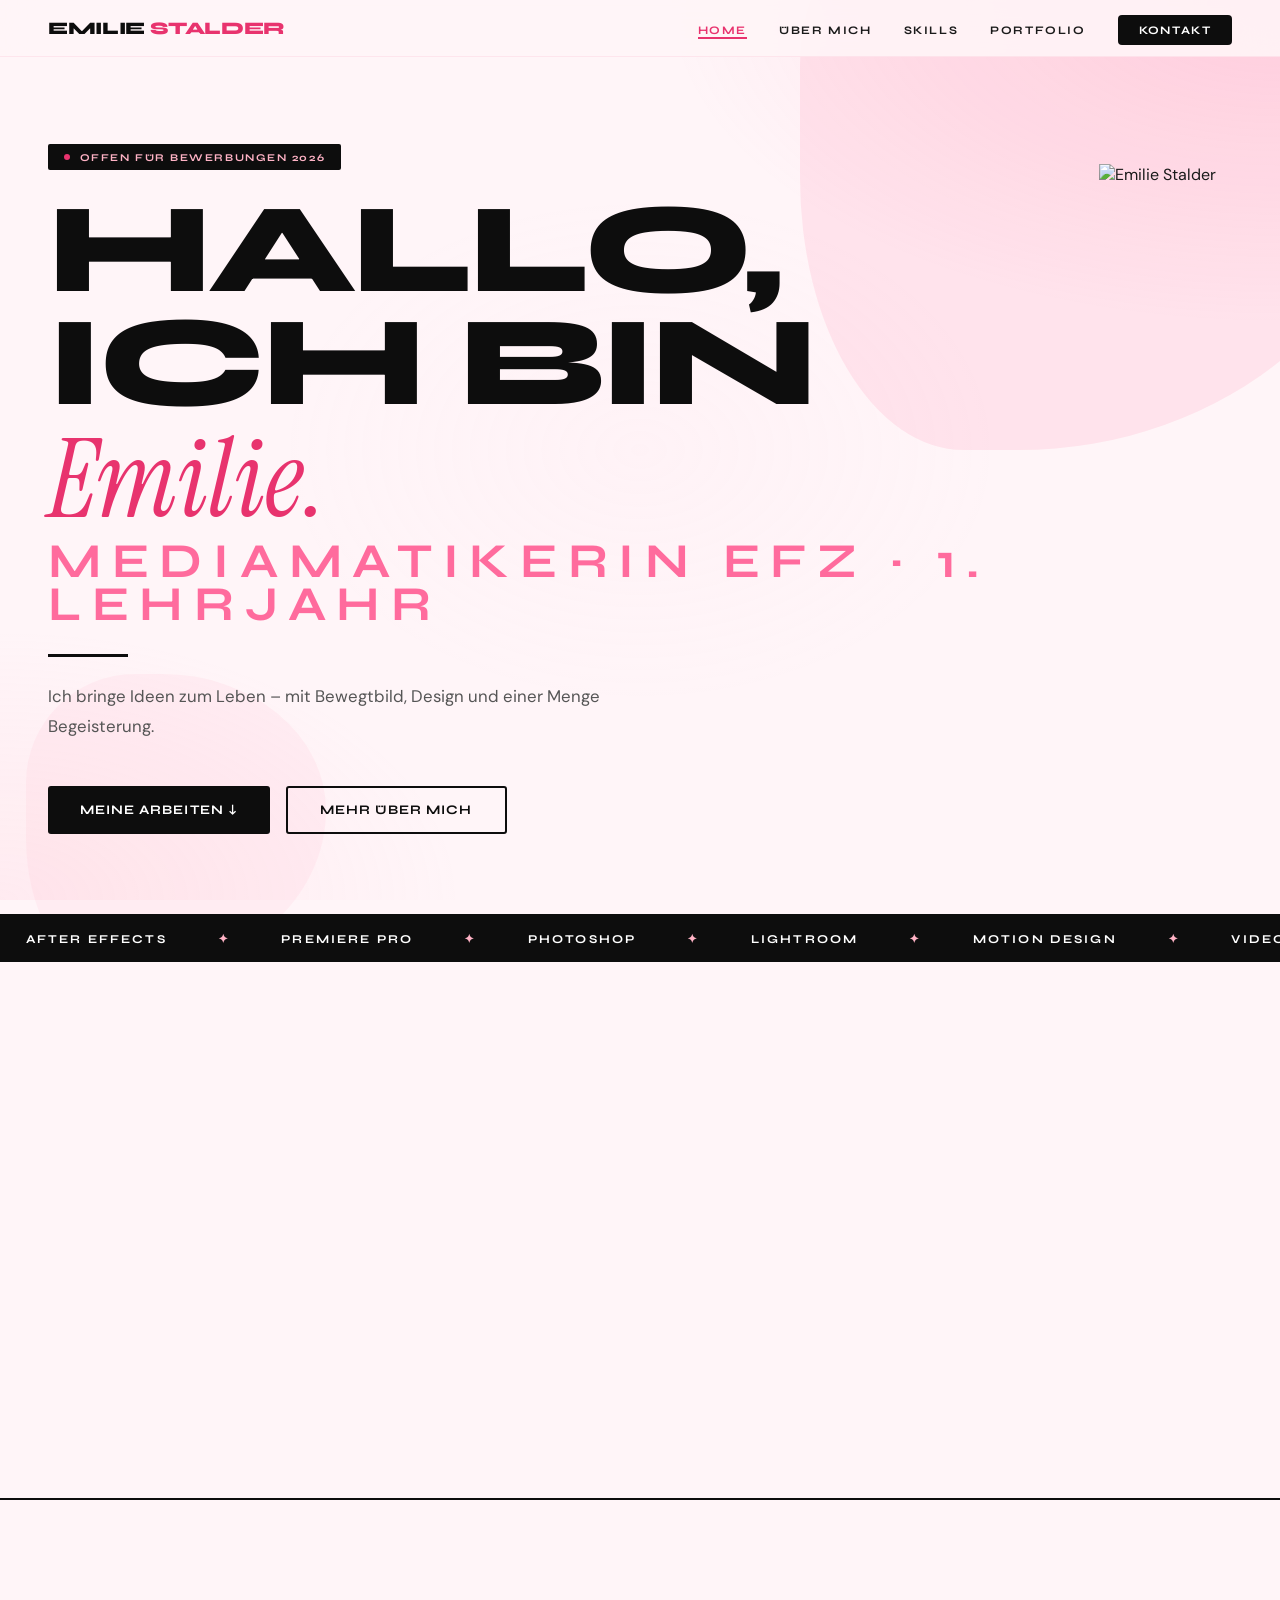
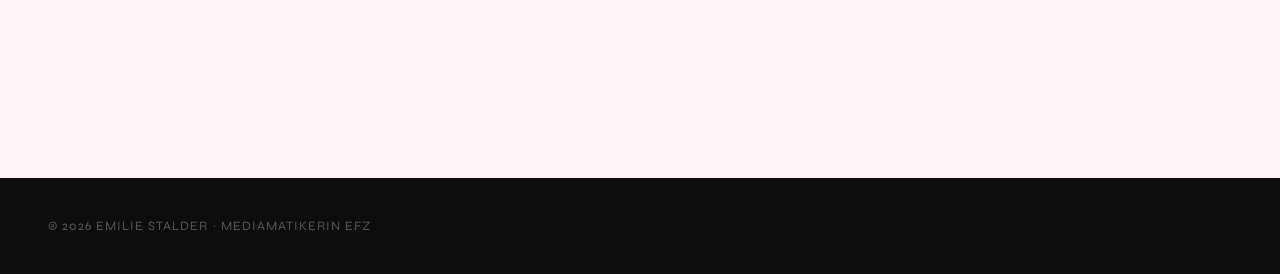
==== commit 035a53f0: "Update index.html" ====
--- a/index.html
+++ b/index.html
@@ -27,6 +27,7 @@
     .pc-1 { background: #FFD6E7; } .pc-2 { background: #FFC0D8; } .pc-3 { background: #FFE0ED; }
     .preview-card-body { padding:1.8rem; }
     .cta-banner { margin:0 3rem 6rem; background:var(--dark); border-radius:4px; padding:4rem; display:flex; justify-content:space-between; align-items:center; border:2px solid var(--dark); color:white; position:relative; overflow:hidden; }
+    .sym { font-size:4rem; opacity:0.5; font-family:'Instrument Serif',serif; color:white; }
   </style>
 </head>
 <body>
@@ -57,6 +58,57 @@
     <img src="_PB.jpg" alt="Emilie Stalder" class="hero-portrait">
   </section>
 
+  <div class="marquee-wrap"><div class="marquee-track">
+    <span>After Effects</span><span class="acc">✦</span><span>Premiere Pro</span><span class="acc">✦</span>
+    <span>Photoshop</span><span class="acc">✦</span><span>Lightroom</span><span class="acc">✦</span>
+    <span>Motion Design</span><span class="acc">✦</span><span>Videoschnitt</span><span class="acc">✦</span>
+    <span>After Effects</span><span class="acc">✦</span><span>Premiere Pro</span><span class="acc">✦</span>
+    <span>Photoshop</span><span class="acc">✦</span><span>Lightroom</span><span class="acc">✦</span>
+  </div></div>
+
+  <section class="preview">
+    <div class="preview-grid reveal">
+      <a href="ueber-mich.html" class="preview-card">
+        <div class="preview-card-img pc-1"><span class="sym">◇</span></div>
+        <div class="preview-card-body">
+          <p class="preview-card-label">Über mich</p>
+          <h3 class="preview-card-title">Wer ich bin</h3>
+          <p class="preview-card-desc">Lern mich kennen – meine Geschichte und was mich antreibt.</p>
+        </div>
+      </a>
+      <a href="portfolio.html" class="preview-card">
+        <div class="preview-card-img pc-2"><span class="sym">✦</span></div>
+        <div class="preview-card-body">
+          <p class="preview-card-label">Portfolio</p>
+          <h3 class="preview-card-title">Meine Arbeiten</h3>
+          <p class="preview-card-desc">Videos, Grafiken, Fotos – hier siehst du was ich kann.</p>
+        </div>
+      </a>
+      <a href="skills.html" class="preview-card">
+        <div class="preview-card-img pc-3"><span class="sym">○</span></div>
+        <div class="preview-card-body">
+          <p class="preview-card-label">Skills</p>
+          <h3 class="preview-card-title">Was ich beherrsche</h3>
+          <p class="preview-card-desc">Meine Tools und Fähigkeiten auf einen Blick.</p>
+        </div>
+      </a>
+    </div>
+  </section>
+
+  <div class="cta-banner reveal">
+    <div>
+      <h2>Bereit <span>zusammenzuarbeiten?</span></h2>
+      <p>Ich freue mich über spannende Projekte!</p>
+    </div>
+    <div class="cta-banner-btns">
+      <a href="kontakt.html" class="btn btn-pink">Schreib mir →</a>
+    </div>
+  </div>
+
+  <footer>
+    <p>© 2026 Emilie Stalder · Mediamatikerin EFZ</p>
+  </footer>
+
   <script src="script.js"></script>
 </body>
 </html>
